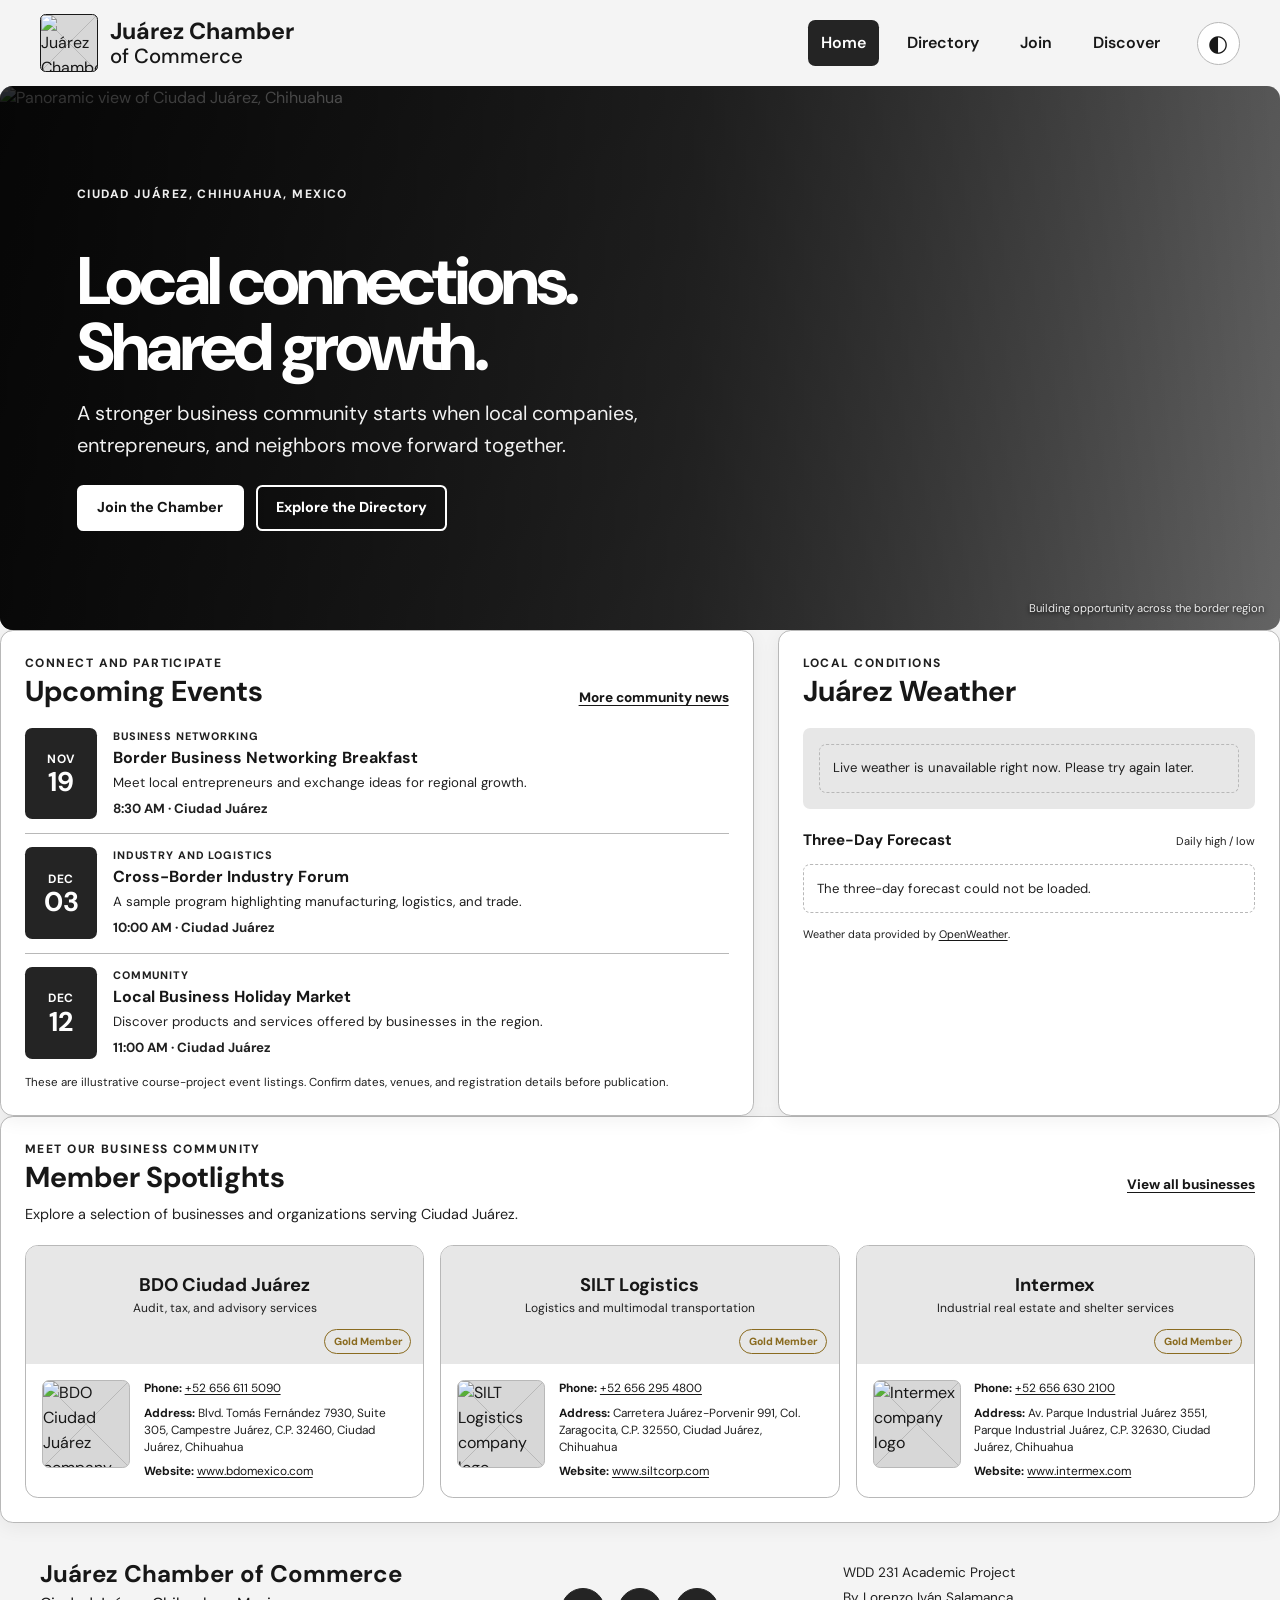
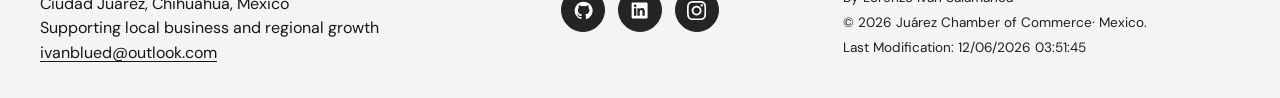
==== chamber/index.html @ 79fdddad "Juarez Chamber of Commerce Home Page 1" ====
<!DOCTYPE html>
<html lang="en">
    <head>
        <meta charset="UTF-8">
        <meta name="viewport" content="width=device-width, initial-scale=1.0">
        <meta name="description" content="Connect with local businesses, explore community events, and discover business opportunities through the Juárez Chamber of Commerce in Ciudad Juárez, Chihuahua.">
        <meta name="author" content="Iván Salamanca">
        <meta name="keywords" content="Ciudad Juárez, Juárez Chamber of Commerce, Chihuahua businesses, local business, economic development, business events">
        <meta name="theme-color" content="#f4f4f4">
        <meta property="og:type" content="website">
        <meta property="og:title" content="Juárez Chamber of Commerce | Local Business and Community">
        <meta property="og:description" content="Discover local businesses, community events, and opportunities in Ciudad Juárez, Chihuahua.">
        <meta property="og:image" content="https://zigzagalloy01.github.io/wdd231/chamber/images/juarez-chamber-social.webp">
        <meta property="og:url" content="https://zigzagalloy01.github.io/wdd231/chamber/">
        <meta property="og:locale" content="en_US">
        <title>Home | Juárez Chamber of Commerce</title>
        <link rel="icon" type="image/webp" href="https://imagepaste.org/i/s5my9h4r.webp">
        <link rel="preconnect" href="https://fonts.googleapis.com">
        <link rel="preconnect" href="https://fonts.gstatic.com" crossorigin>
        <link href="https://fonts.googleapis.com/css2?family=DM+Sans:wght@400;500;600;700;800&display=swap" rel="stylesheet">
        <link rel="stylesheet" href="styles/normalize.css">
        <link rel="stylesheet" href="styles/small.css">
        <link rel="stylesheet" href="styles/larger.css">
        <script src="scripts/navigation.js" defer></script>
        <script src="scripts/date.js" defer></script>
        <script src="scripts/weather.js" defer></script>
        <script src="scripts/spotlights.js" defer></script>
    </head>
    <body>
        <a class="skip-link" href="#main-content">Skip to main content</a>
        <header>
            <div class="header-inner page-shell">
                <a class="brand" href="index.html" aria-label="Juárez Chamber of Commerce home">
                    <img class="brand-logo" alt="Juárez Chamber of Commerce logo" width="58" height="58">
                    <span class="brand-name">Juárez Chamber <span>of Commerce</span></span>
                </a>
                <div class="header-actions">
                    <button class="theme-toggle" id="theme-toggle" type="button" aria-label="Switch to dark theme" aria-pressed="false">
                        <span aria-hidden="true">◐</span>
                    </button>
                    <button class="menu-toggle" id="menu-toggle" type="button" aria-label="Open navigation menu" aria-expanded="false" aria-controls="primary-navigation">
                        <span class="menu-icon" aria-hidden="true"></span>
                    </button>
                </div>
                <nav class="primary-nav" id="primary-navigation" aria-label="Main navigation">
                    <a href="index.html" aria-current="page">Home</a>
                    <a href="directory.html">Directory</a>
                    <a href="join.html">Join</a>
                    <a href="discover.html">Discover</a>
                </nav>
            </div>
        </header>
        <main>
            <section class="home-hero" aria-labelledby="hero-title">
                <div class="hero-media">
                    <img class="hero-image" alt="Panoramic view of Ciudad Juárez, Chihuahua" width="1600" height="700" fetchpriority="high" decoding="async">
                    <div class="hero-overlay"></div>
                    <div class="hero-content">
                        <p class="hero-eyebrow">Ciudad Juárez, Chihuahua, Mexico</p>
                        <h1 id="hero-title">Local connections.<br>Shared growth.</h1>
                        <p class="hero-copy">A stronger business community starts when local companies, entrepreneurs, and neighbors move forward together.</p>
                        <div class="hero-actions">
                            <a class="button button-primary" href="join.html">Join the Chamber</a>
                            <a class="button button-secondary" href="directory.html">Explore the Directory</a>
                        </div>
                    </div>
                    <p class="hero-caption">Building opportunity across the border region</p>
                </div>
            </section>

            <section class="home-dashboard" aria-label="Community information">
                <section class="home-panel events-panel" aria-labelledby="events-title">
                    <div class="home-section-heading">
                        <div>
                            <p class="eyebrow">Connect and participate</p>
                            <h2 id="events-title">Upcoming Events</h2>
                        </div>
                        <a class="text-link" href="discover.html">More community news</a>
                    </div>
                    <div class="events-list">
                        <article class="event-card">
                            <div class="event-date" aria-label="November 19">
                                <span>Nov</span>
                                <strong>19</strong>
                            </div>
                            <div class="event-copy">
                                <p class="event-category">Business networking</p>
                                <h3>Border Business Networking Breakfast</h3>
                                <p>Meet local entrepreneurs and exchange ideas for regional growth.</p>
                                <p class="event-meta">8:30 AM · Ciudad Juárez</p>
                            </div>
                        </article>
                        <article class="event-card">
                            <div class="event-date" aria-label="December 3">
                                <span>Dec</span>
                                <strong>03</strong>
                            </div>
                            <div class="event-copy">
                                <p class="event-category">Industry and logistics</p>
                                <h3>Cross-Border Industry Forum</h3>
                                <p>A sample program highlighting manufacturing, logistics, and trade.</p>
                                <p class="event-meta">10:00 AM · Ciudad Juárez</p>
                            </div>
                        </article>
                        <article class="event-card">
                            <div class="event-date" aria-label="December 12">
                                <span>Dec</span>
                                <strong>12</strong>
                            </div>
                            <div class="event-copy">
                                <p class="event-category">Community</p>
                                <h3>Local Business Holiday Market</h3>
                                <p>Discover products and services offered by businesses in the region.</p>
                                <p class="event-meta">11:00 AM · Ciudad Juárez</p>
                            </div>
                        </article>
                    </div>
                    <p class="events-note">These are illustrative course-project event listings. Confirm dates, venues, and registration details before publication.</p>
                </section>

                <section class="home-panel weather-panel" aria-labelledby="weather-title">
                    <div class="home-section-heading">
                        <div>
                            <p class="eyebrow">Local conditions</p>
                            <h2 id="weather-title">Juárez Weather</h2>
                        </div>
                    </div>
                    <div class="weather-current" id="current-weather" aria-live="polite" aria-atomic="true">
                        <p class="weather-loading">Loading current weather...</p>
                    </div>
                    <div class="forecast-heading">
                        <h3>Three-Day Forecast</h3>
                        <span>Daily high / low</span>
                    </div>
                    <div class="forecast-grid" id="weather-forecast" aria-live="polite">
                        <p class="weather-loading">Loading forecast...</p>
                    </div>
                    <p class="weather-attribution">Weather data provided by <a href="https://open-meteo.com/" target="_blank" rel="noopener noreferrer">OpenWeather</a>.</p>
                </section>
            </section>

            <section class="home-panel spotlights-panel" aria-labelledby="spotlights-title">
                <div class="home-section-heading">
                    <div>
                        <p class="eyebrow">Meet our business community</p>
                        <h2 id="spotlights-title">Member Spotlights</h2>
                    </div>
                    <a class="text-link" href="directory.html">View all businesses</a>
                </div>
                <p class="spotlights-intro">Explore a selection of businesses and organizations serving Ciudad Juárez.</p>
                <div class="spotlight-grid" id="spotlight-container" aria-live="polite">
                    <p class="spotlight-loading">Loading local business spotlights...</p>
                </div>
                <noscript>
                    <p class="noscript-message">Enable JavaScript to view current weather and member spotlights.</p>
                </noscript>
            </section>
        </main>
        <footer>
            <div class="footer-inner page-shell">
                <section>
                    <h2 id="footer-contact-title">Juárez Chamber of Commerce</h2>
                    <p>Ciudad Juárez, Chihuahua, Mexico</p>
                    <p>Supporting local business and regional growth</p>
                    <p><a href="mailto:ivanblued@outlook.com">ivanblued@outlook.com</a></p>
                </section>
                <div class="social-links">
                    <a class="social-link" href="https://github.com/ZigzagAlloy01" target="_blank" rel="noopener noreferrer" aria-label="GitHub profile">
                        <svg viewBox="0 0 24 24" aria-hidden="true" focusable="false"><path d="M12 .8a11.2 11.2 0 0 0-3.54 21.82c.56.1.77-.24.77-.54v-2.1c-3.14.68-3.8-1.33-3.8-1.33-.51-1.3-1.25-1.65-1.25-1.65-1.03-.7.08-.69.08-.69 1.14.08 1.74 1.17 1.74 1.17 1.01 1.73 2.66 1.23 3.31.94.1-.73.4-1.23.72-1.51-2.5-.29-5.12-1.25-5.12-5.55 0-1.23.44-2.24 1.17-3.03-.12-.29-.51-1.44.11-2.99 0 0 .95-.3 3.08 1.16a10.7 10.7 0 0 1 5.6 0c2.13-1.45 3.08-1.16 3.08-1.16.62 1.55.23 2.7.11 2.99.73.79 1.17 1.8 1.17 3.03 0 4.31-2.62 5.25-5.13 5.54.4.35.76 1.03.76 2.08v3.1c0 .3.2.65.78.54A11.2 11.2 0 0 0 12 .8Z"/></svg>
                    </a>
                    <a class="social-link social-link--linkedin" href="https://www.linkedin.com/in/lorenzo-iv%C3%A1n-salamanca-c%C3%B3rdoba-935813367" target="_blank" rel="noopener noreferrer" aria-label="LinkedIn profile">
                        <svg viewBox="0 0 24 24" aria-hidden="true" focusable="false"><path d="M20.45 2H3.55C2.69 2 2 2.68 2 3.53v16.94c0 .85.69 1.53 1.55 1.53h16.9c.86 0 1.55-.68 1.55-1.53V3.53C22 2.68 21.31 2 20.45 2ZM7.93 18.46H4.98V9h2.95v9.46ZM6.46 7.71a1.71 1.71 0 1 1 0-3.42 1.71 1.71 0 0 1 0 3.42Zm12 10.75h-2.94v-4.6c0-1.1-.02-2.52-1.54-2.52-1.54 0-1.78 1.2-1.78 2.44v4.68H9.26V9h2.82v1.29h.04c.4-.74 1.35-1.52 2.78-1.52 2.98 0 3.56 1.96 3.56 4.5v5.19Z"/></svg>
                    </a>
                    <a class="social-link social-link--instagram" href="https://www.instagram.com/ivanblued/" target="_blank" rel="noopener noreferrer" aria-label="Instagram profile">
                        <svg viewBox="0 0 24 24" aria-hidden="true" focusable="false"><path d="M12 2.163c3.204 0 3.584.012 4.85.07 3.252.148 4.771 1.691 4.919 4.919.058 1.265.069 1.645.069 4.849 0 3.205-.012 3.584-.069 4.849-.149 3.225-1.664 4.771-4.919 4.919-1.266.058-1.644.07-4.85.07-3.204 0-3.584-.012-4.849-.07-3.26-.149-4.771-1.699-4.919-4.92-.058-1.265-.07-1.644-.07-4.849 0-3.204.013-3.583.07-4.849.149-3.227 1.664-4.771 4.919-4.919 1.266-.057 1.645-.069 4.849-.069zm0-2.163c-3.259 0-3.667.014-4.947.072-4.358.2-6.78 2.618-6.98 6.98-.059 1.281-.073 1.689-.073 4.948 0 3.259.014 3.668.072 4.948.2 4.358 2.618 6.78 6.98 6.98 1.281.058 1.689.072 4.948.072 3.259 0 3.668-.014 4.948-.072 4.354-.2 6.782-2.618 6.979-6.98.059-1.28.073-1.689.073-4.948 0-3.259-.014-3.667-.072-4.947-.196-4.354-2.617-6.78-6.979-6.98-1.281-.059-1.69-.073-4.949-.073zm0 5.838c-3.403 0-6.162 2.759-6.162 6.162s2.759 6.163 6.162 6.163 6.162-2.759 6.162-6.163c0-3.403-2.759-6.162-6.162-6.162zm0 10.162c-2.209 0-4-1.79-4-4 0-2.209 1.791-4 4-4s4 1.791 4 4c0 2.21-1.791 4-4 4zm6.406-11.845c-.796 0-1.441.645-1.441 1.44s.645 1.44 1.441 1.44c.795 0 1.439-.645 1.439-1.44s-.644-1.44-1.439-1.44z"/></svg>
                    </a>
                </div>
                <section class="footer-development" aria-label="Page development information">
                    <p>
                        WDD 231 Academic Project
                    </p>
                    <p>
                        By Lorenzo Iván Salamanca
                    </p>
                    <p>© <span id="currentyear"></span> <span>Juárez Chamber of Commerce</span>· <span>Mexico</span>.</p>
                    <p>Last Modification: <span id="lastModified"></span></p>
                </section>
            </div>
        </footer>
    </body>
</html>
---- chamber/styles/small.css ----
* {
    box-sizing: border-box;
    margin: 0;
    padding: 0;
}

:root {
    color-scheme: light;
    --color-page: #f4f4f4;
    --color-surface: #ffffff;
    --color-surface-soft: #e7e7e7;
    --color-surface-muted: #d7d7d7;
    --color-text: #171717;
    --color-text-soft: #202020;
    --color-border: #b8b8b8;
    --color-strong: #242424;
    --color-strong-text: #ffffff;
    --color-accent: #515151;
    --color-gold: #8a6b20;
    --color-silver: #848484;
    --color-member: #373737;
    --font-family: "DM Sans", Arial, sans-serif;
    --font-size-base: 1rem;
    --line-height-base: 1.55;
    --content-width: 88rem;
    --page-gutter: clamp(1rem, 4vw, 2.5rem);
    --radius-small: 0.45rem;
    --radius-medium: 0.8rem;
    --shadow-card: 0 0.3rem 1.2rem rgb(0 0 0 / 0.06);
}

:root[data-theme="dark"] {
    color-scheme: dark;
    --color-page: #171717;
    --color-surface: #242424;
    --color-surface-soft: #303030;
    --color-surface-muted: #3b3b3b;
    --color-text: #f2f2f2;
    --color-text-soft: #c1c1c1;
    --color-border: #535353;
    --color-strong: #e7e7e7;
    --color-strong-text: #171717;
    --color-accent: #d4d4d4;
    --color-gold: #d7b45b;
    --color-silver: #bdbdbd;
    --color-member: #eeeeee;
    --shadow-card: 0 0.3rem 1.2rem rgb(0 0 0 / 0.2);
}

html {
    scroll-behavior: smooth;
    scroll-padding-top: 6rem;
}

body {
    min-width: 18rem;
    min-height: 100vh;
    display: flex;
    flex-direction: column;
    background: var(--color-page);
    color: var(--color-text);
    font-family: var(--font-family);
    font-size: var(--font-size-base);
    line-height: var(--line-height-base);
    transition: background-color 180ms ease, color 180ms ease;
}

button,
input {
    color: inherit;
    font: inherit;
}

button,
a,
input {
    -webkit-tap-highlight-color: transparent;
}

a {
    color: inherit;
    text-underline-offset: 0.2em;
}

button:focus-visible,
a:focus-visible,
input:focus-visible {
    outline: 3px solid var(--color-accent);
    outline-offset: 3px;
}

.page-shell {
    width: min(100% - (var(--page-gutter) * 2), var(--content-width));
    margin-inline: auto;
}

.skip-link {
    position: absolute;
    z-index: 1000;
    top: 0.5rem;
    left: 0.5rem;
    transform: translateY(-160%);
    padding: 0.7rem 1rem;
    border-radius: var(--radius-small);
    background: var(--color-strong);
    color: var(--color-strong-text);
    font-weight: 700;
}

.skip-link:focus {
    transform: translateY(0);
}

.site-header {
    position: relative;
    z-index: 20;
    background: var(--color-surface-soft);
    border-bottom: 1px solid var(--color-border);
}

.header-inner {
    min-height: 5.2rem;
    display: grid;
    grid-template-columns: minmax(0, 1fr) auto;
    align-items: center;
    gap: 0.75rem 1rem;
    padding-block: 0.65rem;
}

.brand {
    min-width: 0;
    display: inline-flex;
    align-items: center;
    gap: 0.75rem;
    text-decoration: none;
}

.brand-logo {
    flex: 0 0 auto;
    width: clamp(2.8rem, 8vw, 3.6rem);
    height: clamp(2.8rem, 8vw, 3.6rem);
    border: 1px solid var(--color-text);
    border-radius: 0.35rem;
    background-color: var(--color-surface-muted);
    background-image: linear-gradient(135deg, transparent 49.5%, var(--color-border) 50%, transparent 50.5%), linear-gradient(45deg, transparent 49.5%, var(--color-border) 50%, transparent 50.5%);
    object-fit: contain;
}

.brand-name {
    display: grid;
    color: var(--color-text);
    font-size: clamp(1rem, 2.1vw, 1.45rem);
    font-weight: 700;
    line-height: 1.15;
}

.brand-name span {
    font-size: 0.88em;
    font-weight: 500;
}

.header-actions {
    display: flex;
    align-items: center;
    gap: 0.65rem;
}

.theme-toggle,
.menu-toggle {
    width: 2.7rem;
    height: 2.7rem;
    display: inline-grid;
    place-items: center;
    border: 1px solid var(--color-border);
    border-radius: 50%;
    background: var(--color-surface);
    color: var(--color-text);
}

.theme-toggle {
    font-size: 1.45rem;
    line-height: 1;
}

.menu-toggle {
    border-radius: var(--radius-small);
}

.menu-icon,
.menu-icon::before,
.menu-icon::after {
    width: 1.25rem;
    height: 2px;
    display: block;
    background: currentColor;
    transition: transform 180ms ease;
}

.menu-icon {
    position: relative;
}

.menu-icon::before,
.menu-icon::after {
    position: absolute;
    left: 0;
    content: "";
}

.menu-icon::before {
    transform: translateY(-0.38rem);
}

.menu-icon::after {
    transform: translateY(0.38rem);
}

.menu-toggle[aria-expanded="true"] .menu-icon {
    background: transparent;
}

.menu-toggle[aria-expanded="true"] .menu-icon::before {
    transform: rotate(45deg);
}

.menu-toggle[aria-expanded="true"] .menu-icon::after {
    transform: rotate(-45deg);
}

.primary-nav {
    grid-column: 1 / -1;
    display: none;
    flex-direction: column;
    gap: 0.25rem;
    padding-top: 0.35rem;
}

.primary-nav.is-open {
    display: flex;
}

.primary-nav a {
    min-height: 2.8rem;
    display: flex;
    align-items: center;
    padding: 0.65rem 0.85rem;
    border-radius: var(--radius-small);
    color: var(--color-text);
    font-weight: 600;
    text-decoration: none;
    transition: background-color 160ms ease, color 160ms ease;
}

.primary-nav a[aria-current="page"] {
    background: var(--color-strong);
    color: var(--color-strong-text);
}

.about-body p {
    max-width: fit-content;
}

.main-content {
    flex: 1;
    padding-block: clamp(2rem, 5vw, 3.5rem) clamp(3rem, 6vw, 5rem);
}

.page-intro {
    display: flex;
    flex-direction: column;
    gap: 1.5rem;
    margin-bottom: 1.7rem;
}

.title-div-business-directory {
    text-align: center;
}

.eyebrow {
    margin-bottom: 0.4rem;
    color: var(--color-text-soft);
    font-size: 0.78rem;
    font-weight: 800;
    letter-spacing: 0.13em;
    text-transform: uppercase;
}

.page-intro h1 {
    margin: 0;
    font-size: clamp(2rem, 5vw, 3.1rem);
    font-weight: 800;
    letter-spacing: -0.045em;
    line-height: 1.08;
}

.intro-copy {
    max-width: 42rem;
    margin-top: 0.7rem;
    color: var(--color-text-soft);
    font-size: clamp(0.95rem, 1.7vw, 1.08rem);
}

.directory-summary {
    width: fit-content;
    min-width: 12.5rem;
    display: grid;
    gap: 0.05rem;
    padding: 0.8rem 1rem;
    border-left: 3px solid var(--color-strong);
    background: var(--color-surface-soft);
}

.summary-label {
    color: var(--color-text-soft);
    font-size: 0.72rem;
    font-weight: 800;
    letter-spacing: 0.1em;
    text-transform: uppercase;
}

.directory-summary strong {
    font-size: 1.05rem;
}

.directory-summary > span:last-child {
    color: var(--color-text-soft);
    font-size: 0.85rem;
}

.directory-tools {
    display: flex;
    flex-direction: column;
    gap: 1rem;
    align-items: stretch;
    padding: 1rem;
    border: 1px solid var(--color-border);
    border-radius: var(--radius-medium);
    background: var(--color-surface);
}

.search-box {
    display: grid;
    gap: 0.4rem;
}

.search-label {
    font-size: 0.76rem;
    font-weight: 800;
    letter-spacing: 0.04em;
}

.search-box input {
    width: 100%;
    min-height: 2.8rem;
    padding: 0.65rem 0.8rem;
    border: 1px solid var(--color-border);
    border-radius: var(--radius-small);
    background: var(--color-page);
    color: var(--color-text);
}

.search-box input::placeholder {
    color: var(--color-text-soft);
    opacity: 0.85;
}

.view-controls {
    display: grid;
    grid-template-columns: repeat(2, minmax(0, 1fr));
    gap: 0.5rem;
}

.view-button {
    min-height: 2.8rem;
    display: inline-flex;
    align-items: center;
    justify-content: center;
    gap: 0.55rem;
    padding: 0.55rem 0.8rem;
    border: 1px solid var(--color-border);
    border-radius: var(--radius-small);
    background: var(--color-surface-soft);
    color: var(--color-text);
    font-size: 0.9rem;
    font-weight: 700;
    transition: background-color 160ms ease, color 160ms ease, border-color 160ms ease;
}

.view-button.is-active {
    border-color: var(--color-strong);
    background: var(--color-strong);
    color: var(--color-strong-text);
}

.view-icon {
    width: 1rem;
    height: 1rem;
    display: inline-block;
    background: currentColor;
}

.grid-icon {
    background: 
        linear-gradient(currentColor, currentColor) 0 0 / 0.42rem 0.42rem, 
        linear-gradient(currentColor, currentColor) 100% 0 / 0.42rem 0.42rem, 
        linear-gradient(currentColor, currentColor) 0 100% / 0.42rem 0.42rem, 
        linear-gradient(currentColor, currentColor) 100% 100% / 0.42rem 0.42rem;
    background-repeat: no-repeat;
}

.list-icon {
    background: 
        linear-gradient(currentColor, currentColor) 0 0.08rem / 100% 2px, 
        linear-gradient(currentColor, currentColor) 0 0.48rem / 100% 2px, 
        linear-gradient(currentColor, currentColor) 0 0.88rem / 100% 2px;
    background-repeat: no-repeat;
}

.directory-meta {
    display: flex;
    flex-direction: column;
    gap: 0.55rem;
    margin-block: 1.2rem 0.85rem;
    text-align: center;
}

.directory-status {
    color: var(--color-text-soft);
    font-size: 0.88rem;
    font-weight: 600;
}

.membership-key {
    display: flex;
    flex-wrap: wrap;
    align-items: center;
    gap: 0.4rem;
    color: var(--color-text-soft);
    font-size: 0.76rem;
    justify-content: center;
}

.membership-dot {
    width: 0.55rem;
    height: 0.55rem;
    display: inline-block;
    margin-left: 0.35rem;
    border-radius: 50%;
}

.membership-dot.gold {
    background: var(--color-gold);
}

.membership-dot.silver {
    background: var(--color-silver);
}

.membership-dot.member {
    background: var(--color-member);
}

.member-grid {
    display: grid;
    grid-template-columns: minmax(0, 1fr);
    gap: 1rem;
}

.member-card {
    min-width: 0;
    overflow: hidden;
    border: 1px solid var(--color-border);
    border-radius: var(--radius-medium);
    background: var(--color-surface-soft);
    box-shadow: var(--shadow-card);
    transition: border-color 160ms ease, transform 160ms ease, box-shadow 160ms ease;
}

.member-card-header {
    min-height: 5.1rem;
    display: grid;
    align-content: center;
    justify-items: center;
    gap: 0.05rem;
    padding: 0.8rem 1rem;
    border-bottom: 1px solid var(--color-border);
    text-align: center;
}

.member-card-header h2 {
    max-width: 100%;
    font-size: clamp(1.05rem, 2vw, 1.25rem);
    font-weight: 700;
    line-height: 1.2;
    overflow-wrap: anywhere;
}

.member-tagline {
    color: var(--color-text-soft);
    font-size: 0.8rem;
}

.member-level {
    margin-top: 0.35rem;
    padding: 0.12rem 0.55rem;
    border: 1px solid var(--color-border);
    border-radius: 999px;
    color: var(--color-text-soft);
    font-size: 0.66rem;
    font-weight: 800;
    letter-spacing: 0.06em;
    text-transform: uppercase;
}

.member-level.gold {
    border-color: var(--color-gold);
    color: var(--color-gold);
}

.member-level.silver {
    border-color: var(--color-silver);
    color: var(--color-silver);
}

.member-card-body {
    display: grid;
    grid-template-columns: 5.5rem minmax(0, 1fr);
    align-items: start;
    gap: 0.85rem;
    padding: 0.85rem;
}

.member-image {
    width: 5.5rem;
    height: 5.5rem;
    display: block;
    border: 1px solid var(--color-text-soft);
    border-radius: 0.2rem;
    background-color: var(--color-surface-muted);
    background-image: linear-gradient(135deg, transparent 49.5%, #999999 50%, transparent 50.5%), linear-gradient(45deg, transparent 49.5%, #999999 50%, transparent 50.5%);
    object-fit: contain;
}

.member-image.is-loaded {
    background-color: white;
    background-image: none;
}

.member-details {
    min-width: 0;
    display: grid;
    gap: 0.38rem;
}

.member-details p,
.member-details a {
    min-width: 0;
    color: var(--color-text);
    font-size: 0.78rem;
    line-height: 1.4;
    overflow-wrap: anywhere;
}

.member-details strong {
    font-size: 0.72rem;
    letter-spacing: 0.015em;
}

.member-details a {
    text-decoration-thickness: 1px;
}

.member-description {
    grid-column: 1 / -1;
    margin-top: 0.1rem;
    color: var(--color-text-soft);
    font-size: 0.78rem;
    line-height: 1.45;
}

.member-grid.is-list {
    grid-template-columns: minmax(0, 1fr);
}

.member-grid.is-list .member-card {
    display: grid;
    grid-template-columns: minmax(9rem, 0.32fr) minmax(0, 1fr);
    align-items: stretch;
}

.member-grid.is-list .member-card-header {
    align-content: center;
    justify-items: start;
    border-right: 1px solid var(--color-border);
    border-bottom: 0;
    text-align: left;
}

.member-grid.is-list .member-card-body {
    grid-template-columns: 100% minmax(0, 1fr);
    align-items: center;
}

.member-grid.is-list .member-image {
    display: none;
}

.empty-state,
.error-state,
.noscript-message {
    padding: 1.2rem;
    border: 1px solid var(--color-border);
    border-radius: var(--radius-medium);
    background: var(--color-surface);
    color: var(--color-text-soft);
}

.site-footer {
    background: var(--color-surface-soft);
    border-top: 1px solid var(--color-border);
}

.footer-inner {
    display: grid;
    grid-template-columns: minmax(0, 1fr);
    gap: 1.5rem;
    padding-block: 2rem;
    text-align: center;
}

.footer-contact,
.footer-development {
    display: grid;
    align-content: start;
    gap: 0.25rem;
    font-size: 0.85rem;
}

.footer-contact h2 {
    margin-bottom: 0.3rem;
    font-size: 1rem;
}

.footer-contact p,
.footer-development p {
    color: var(--color-text-soft);
    overflow-wrap: anywhere;
}

.footer-contact a {
    width: fit-content;
    color: var(--color-text);
}

.social-links {
    display: flex;
    align-items: center;
    gap: 0.8rem;
    justify-content: center;
}

.social-links a {
    width: 2.75rem;
    height: 2.75rem;
    display: grid;
    place-items: center;
    border: 1px solid var(--color-strong);
    border-radius: 50%;
    background: var(--color-strong);
    color: var(--color-strong-text);
    transition: transform 160ms ease, background-color 160ms ease;
}

.social-links svg {
    width: 1.2rem;
    height: 1.2rem;
    fill: currentColor;
}

.footer-development {
    padding-top: 1rem;
    border-top: 1px solid var(--color-border);
}

.home-content {
    display: grid;
    gap: clamp(1.5rem, 3vw, 2.5rem);
    padding-block: clamp(1.25rem, 3vw, 2.5rem) clamp(2rem, 4vw, 3.5rem);
}

.home-hero {
    min-width: 0;
}

.hero-media {
    position: relative;
    min-height: clamp(28rem, 78vw, 36rem);
    display: flex;
    align-items: center;
    overflow: hidden;
    isolation: isolate;
    border-radius: var(--radius-medium);
    background: linear-gradient(115deg, #222222 0%, #4a4a4a 52%, #777777 100%);
    color: #ffffff;
}

.hero-image {
    position: absolute;
    z-index: -2;
    inset: 0;
    width: 100%;
    height: 100%;
    object-fit: cover;
    object-position: center;
}

.hero-overlay {
    position: absolute;
    z-index: -1;
    inset: 0;
    background: linear-gradient(90deg, rgb(0 0 0 / 0.82) 0%, rgb(0 0 0 / 0.58) 54%, rgb(0 0 0 / 0.16) 100%);
}

.hero-content {
    width: min(100%, 55rem);
    padding: clamp(1.5rem, 6vw, 5rem);
}

.hero-eyebrow,
.eyebrow {
    margin-bottom: 0.55rem;
    color: var(--color-text-soft);
    font-size: 0.75rem;
    font-weight: 800;
    letter-spacing: 0.12em;
    line-height: 1.4;
    text-transform: uppercase;
}

.hero-eyebrow {
    color: #eeeeee;
}

.hero-content h1 {
    max-width: 13ch;
    margin-bottom: 1rem;
    font-size: clamp(2.35rem, 8vw, 5.3rem);
    font-weight: 800;
    line-height: 0.99;
    letter-spacing: -0.055em;
    text-wrap: balance;
}

.hero-copy {
    max-width: 39rem;
    color: #f1f1f1;
    font-size: clamp(1rem, 2.3vw, 1.25rem);
    line-height: 1.6;
}

.hero-actions {
    display: flex;
    flex-wrap: wrap;
    gap: 0.75rem;
    margin-top: 1.5rem;
}

.button {
    min-height: 2.9rem;
    display: inline-flex;
    align-items: center;
    justify-content: center;
    padding: 0.75rem 1.15rem;
    border: 2px solid transparent;
    border-radius: 0.4rem;
    font-size: 0.9rem;
    font-weight: 800;
    line-height: 1.2;
    text-align: center;
    text-decoration: none;
    transition: transform 160ms ease, background-color 160ms ease, color 160ms ease;
}

.button-primary {
    border-color: #ffffff;
    background: #ffffff;
    color: #171717;
}

.button-secondary {
    border-color: #ffffff;
    background: rgb(0 0 0 / 0.12);
    color: #ffffff;
}

.hero-caption {
    position: absolute;
    right: 1rem;
    bottom: 0.8rem;
    left: 1rem;
    color: #eeeeee;
    font-size: 0.7rem;
    text-align: right;
    text-shadow: 0 1px 4px #000000;
}

.home-dashboard {
    display: grid;
    grid-template-columns: minmax(0, 1fr);
    gap: 1.25rem;
    align-items: stretch;
}

.home-panel {
    min-width: 0;
    padding: clamp(1rem, 3vw, 1.5rem);
    border: 1px solid var(--color-border);
    border-radius: var(--radius-medium);
    background: var(--color-surface);
    box-shadow: var(--shadow-card);
}

.home-section-heading {
    display: flex;
    flex-wrap: wrap;
    align-items: end;
    justify-content: space-between;
    gap: 0.75rem 1rem;
    margin-bottom: 1.2rem;
}

.home-section-heading .eyebrow {
    margin-bottom: 0.2rem;
}

.home-section-heading h2 {
    color: var(--color-text);
    font-size: clamp(1.35rem, 3vw, 1.8rem);
    line-height: 1.15;
}

.text-link {
    color: var(--color-text);
    font-size: 0.85rem;
    font-weight: 800;
    text-underline-offset: 0.2em;
}

.events-list {
    display: grid;
    gap: 0.85rem;
}

.event-card {
    display: grid;
    grid-template-columns: 4.1rem minmax(0, 1fr);
    gap: 0.9rem;
    padding-bottom: 0.85rem;
    border-bottom: 1px solid var(--color-border);
}

.event-card:last-child {
    padding-bottom: 0;
    border-bottom: 0;
}

.event-date {
    min-height: 4.3rem;
    display: grid;
    align-content: center;
    justify-items: center;
    padding: 0.4rem;
    border-radius: var(--radius-small);
    background: var(--color-strong);
    color: var(--color-strong-text);
}

.event-date span {
    font-size: 0.75rem;
    font-weight: 700;
    letter-spacing: 0.08em;
    text-transform: uppercase;
}

.event-date strong {
    font-size: 1.7rem;
    line-height: 1.05;
}

.event-copy {
    min-width: 0;
}

.event-category {
    margin-bottom: 0.2rem;
    color: var(--color-text-soft);
    font-size: 0.68rem;
    font-weight: 800;
    letter-spacing: 0.08em;
    text-transform: uppercase;
}

.event-copy h3 {
    margin-bottom: 0.25rem;
    color: var(--color-text);
    font-size: 1rem;
    line-height: 1.3;
}

.event-copy > p:not(.event-category) {
    color: var(--color-text-soft);
    font-size: 0.83rem;
}

.event-copy .event-meta {
    margin-top: 0.35rem;
    color: var(--color-text);
    font-size: 0.75rem;
    font-weight: 700;
}

.events-note {
    margin-top: 1rem;
    color: var(--color-text-soft);
    font-size: 0.72rem;
    line-height: 1.45;
}

.weather-current {
    display: grid;
    grid-template-columns: minmax(0, 1fr);
    gap: 0.65rem;
    padding: 1rem;
    border-radius: var(--radius-small);
    background: var(--color-surface-soft);
}

.weather-current-main {
    display: flex;
    align-items: center;
    gap: 1rem;
}

.weather-symbol {
    width: 3.5rem;
    flex: 0 0 auto;
    font-size: 2.8rem;
    line-height: 1;
    text-align: center;
}

.weather-temperature {
    color: var(--color-text);
    font-size: clamp(2.7rem, 8vw, 3.7rem);
    font-weight: 800;
    letter-spacing: -0.06em;
    line-height: 1;
}

.weather-description {
    color: var(--color-text);
    font-size: 1rem;
    font-weight: 800;
}

.weather-location,
.weather-feels-like,
.weather-updated {
    color: var(--color-text-soft);
    font-size: 0.78rem;
}

.weather-updated {
    padding-top: 0.5rem;
    border-top: 1px solid var(--color-border);
}

.forecast-heading {
    display: flex;
    flex-wrap: wrap;
    justify-content: space-between;
    align-items: baseline;
    gap: 0.5rem;
    margin-block: 1.25rem 0.7rem;
}

.forecast-heading h3 {
    color: var(--color-text);
    font-size: 0.95rem;
}

.forecast-heading span {
    color: var(--color-text-soft);
    font-size: 0.7rem;
}

.forecast-grid {
    display: grid;
    grid-template-columns: repeat(3, minmax(0, 1fr));
    gap: 0.45rem;
}

.forecast-day {
    min-width: 0;
    display: grid;
    justify-items: center;
    gap: 0.25rem;
    padding: 0.6rem 0.25rem;
    border: 1px solid var(--color-border);
    border-radius: var(--radius-small);
    background: var(--color-surface);
    text-align: center;
}

.forecast-day-name {
    font-size: 0.78rem;
}

.forecast-symbol {
    font-size: 1.4rem;
    line-height: 1.3;
}

.forecast-temperature {
    font-size: 1.05rem;
    font-weight: 800;
}

.forecast-range,
.forecast-description {
    color: var(--color-text-soft);
    font-size: 0.65rem;
    line-height: 1.3;
}

.weather-attribution {
    margin-top: 0.8rem;
    color: var(--color-text-soft);
    font-size: 0.68rem;
}

.weather-attribution a {
    color: var(--color-text);
}

.spotlights-panel {
    padding: clamp(1rem, 3vw, 1.5rem);
}

.spotlights-intro {
    max-width: 48rem;
    margin-top: -0.65rem;
    margin-bottom: 1.2rem;
    color: var(--color-text-soft);
    font-size: 0.9rem;
}

.spotlight-grid {
    display: grid;
    grid-template-columns: minmax(0, 1fr);
    gap: 1rem;
}

.spotlight-card {
    min-width: 0;
    overflow: hidden;
    border: 1px solid var(--color-border);
    border-radius: var(--radius-medium);
    background: var(--color-surface);
}

.spotlight-card-header {
    position: relative;
    min-height: 7.4rem;
    display: grid;
    align-content: center;
    justify-items: center;
    gap: 0.2rem;
    padding: 1rem 1rem 2.2rem;
    background: var(--color-surface-soft);
    text-align: center;
}

.spotlight-company-name {
    color: var(--color-text);
    font-size: 1.15rem;
    line-height: 1.2;
    overflow-wrap: anywhere;
}

.spotlight-tagline {
    color: var(--color-text-soft);
    font-size: 0.75rem;
}

.spotlight-membership {
    position: absolute;
    right: 0.75rem;
    bottom: 0.65rem;
    padding: 0.2rem 0.55rem;
    border: 1px solid currentColor;
    border-radius: 999px;
    font-size: 0.65rem;
    font-weight: 800;
}

.spotlight-membership.gold {
    color: var(--color-gold);
}

.spotlight-membership.silver {
    color: var(--color-silver);
}

.spotlight-card-body {
    display: grid;
    grid-template-columns: 5.5rem minmax(0, 1fr);
    align-items: start;
    gap: 0.85rem;
    padding: 1rem;
}

.spotlight-logo {
    width: 5.5rem;
    height: 5.5rem;
    border: 1px solid var(--color-border);
    border-radius: var(--radius-small);
    background-color: var(--color-surface-muted);
    background-image: linear-gradient(135deg, transparent 49.5%, var(--color-border) 50%, transparent 50.5%), linear-gradient(45deg, transparent 49.5%, var(--color-border) 50%, transparent 50.5%);
    object-fit: contain;
}

.spotlight-details {
    min-width: 0;
    display: grid;
    gap: 0.45rem;
}

.spotlight-detail {
    color: var(--color-text-soft);
    font-size: 0.74rem;
    line-height: 1.45;
    overflow-wrap: anywhere;
}

.spotlight-detail strong {
    color: var(--color-text);
}

.spotlight-detail a {
    color: var(--color-text);
    text-underline-offset: 0.15em;
}

.weather-loading,
.weather-error,
.spotlight-loading,
.spotlight-error {
    grid-column: 1 / -1;
    padding: 0.85rem;
    border: 1px dashed var(--color-border);
    border-radius: var(--radius-small);
    color: var(--color-text-soft);
    font-size: 0.82rem;
}

.button:focus-visible,
.text-link:focus-visible,
.spotlight-detail a:focus-visible,
.weather-attribution a:focus-visible {
    outline: 3px solid var(--color-accent);
    outline-offset: 3px;
}

@media (prefers-reduced-motion: reduce) {
    html {
        scroll-behavior: auto;
    }

    *,
    *::before,
    *::after {
        transition-duration: 0.01ms !important;
        animation-duration: 0.01ms !important;
        animation-iteration-count: 1 !important;
    }
}
---- chamber/styles/larger.css ----
@media screen and (min-width: 48rem) {
    .header-inner {
        min-height: 5.4rem;
        grid-template-columns: auto 1fr auto;
        gap: 1.5rem;
    }

    .header-actions {
        grid-column: 3;
        grid-row: 1;
    }

    .menu-toggle {
        display: none;
    }

    .primary-nav {
        grid-column: 2;
        grid-row: 1;
        display: flex;
        flex-direction: row;
        justify-content: flex-end;
        align-items: center;
        gap: clamp(0.3rem, 1.2vw, 1.1rem);
        padding: 0;
    }

    .primary-nav a {
        min-height: 2.7rem;
        padding-inline: 0.8rem;
    }

    .page-intro {
        flex-direction: row;
        justify-content: space-between;
        align-items: end;
        gap: 2rem;
        margin-bottom: 2rem;
    }

    .title-div-business-directory {
        text-align: left;
    }

    .directory-summary {
        min-width: 14rem;
    }

    .directory-tools {
        flex-direction: row;
        justify-content: space-between;
        align-items: end;
        gap: 1.5rem;
        padding: 1rem 1.2rem;
    }

    .search-box {
        flex: 1;
        max-width: 34rem;
    }

    .view-controls {
        width: 13rem;
        flex: 0 0 auto;
    }

    .directory-meta {
        flex-direction: row;
        justify-content: space-between;
        align-items: center;
        gap: 1rem;
    }

    .member-grid {
        grid-template-columns: repeat(2, minmax(0, 1fr));
        gap: 1.25rem;
    }

    .member-card:hover {
        transform: translateY(-2px);
        border-color: var(--color-text-soft);
        box-shadow: 0 0.55rem 1.5rem rgb(0 0 0 / 0.1);
    }

    .member-grid.is-list .member-card {
        grid-template-columns: minmax(12rem, 0.28fr) minmax(0, 1fr);
    }

    .member-grid.is-list .member-card-header {
        align-content: center;
        justify-items: start;
        border-right: 1px solid var(--color-border);
        border-bottom: 0;
        text-align: left;
    }

    .member-grid.is-list .member-card-body {
        grid-template-columns: 100% minmax(0, 1fr);
    }

    .member-grid.is-list .member-image {
        width: 5.5rem;
        height: 5.5rem;
    }

    .footer-inner {
        grid-template-columns: minmax(0, 1fr) auto minmax(0, 1fr);
        align-items: center;
        gap: 2rem;
        text-align: left;
    }

    .social-links {
        justify-content: center;
    }

    .footer-development {
        justify-self: center;
        padding: 0;
        border: 0;
        text-align: left;
    }

    .hero-media {
        min-height: clamp(30rem, 47vw, 40rem);
    }

    .hero-content {
        padding: clamp(2.5rem, 6vw, 5.5rem);
    }

    .home-dashboard {
        grid-template-columns: minmax(0, 1.12fr) minmax(19rem, 0.88fr);
        gap: 1.35rem;
    }

    .weather-current {
        grid-template-columns: minmax(0, 1fr);
    }

    .spotlight-grid {
        grid-template-columns: repeat(2, minmax(0, 1fr));
    }
}

@media screen and (min-width: 75rem) {
    .member-grid {
        grid-template-columns: repeat(3, minmax(0, 1fr));
        gap: 1.35rem;
    }

    .member-grid.is-list {
        grid-template-columns: minmax(0, 1fr);
    }

    .member-card-body {
        grid-template-columns: 6rem minmax(0, 1fr);
        gap: 1rem;
        padding: 0.95rem;
    }

    .member-image {
        width: 6rem;
        height: 6rem;
    }

    .member-details p,
    .member-details a {
        font-size: 0.8rem;
    }

    .member-description {
        font-size: 0.8rem;
    }

    .hero-media {
        min-height: 34rem;
    }

    .hero-content h1 {
        font-size: clamp(4.2rem, 5vw, 5.8rem);
    }

    .home-dashboard {
        grid-template-columns: minmax(0, 1.2fr) minmax(22rem, 0.8fr);
        gap: 1.5rem;
    }

    .event-card {
        grid-template-columns: 4.5rem minmax(0, 1fr);
        gap: 1rem;
    }

    .spotlight-grid {
        grid-template-columns: repeat(3, minmax(0, 1fr));
    }

    .spotlight-card {
        transition: transform 160ms ease, box-shadow 160ms ease;
    }
}

@media screen and (min-width: 110rem) {
    :root {
        --content-width: 100rem;
        --page-gutter: 3rem;
    }

    .member-grid {
        gap: 1.6rem;
    }

    .member-card-header {
        min-height: 5.6rem;
    }

    .member-card-body {
        grid-template-columns: 6.5rem minmax(0, 1fr);
        padding: 1.1rem;
    }

    .member-image {
        width: 6.5rem;
        height: 6.5rem;
    }

    .home-content {
        gap: 2.2rem;
    }

    .hero-media {
        min-height: 39rem;
    }

    .hero-content {
        padding-inline: 6rem;
    }

    .home-dashboard {
        gap: 1.8rem;
    }

    .spotlight-card-body {
        grid-template-columns: 6rem minmax(0, 1fr);
    }

    .spotlight-logo {
        width: 6rem;
        height: 6rem;
    }
}

@media (hover: hover) {
    .primary-nav a:not([aria-current="page"]):hover {
        background: var(--color-surface-muted);
    }

    .view-button:not(.is-active):hover {
        border-color: var(--color-strong);
        background: var(--color-surface-muted);
    }

    .social-links a:hover {
        transform: translateY(-2px);
        background: var(--color-accent);
    }

    .button:hover {
        transform: translateY(-2px);
    }

    .button-primary:hover {
        background: #e6e6e6;
    }

    .button-secondary:hover {
        background: #ffffff;
        color: #171717;
    }

    .text-link:hover,
    .spotlight-detail a:hover,
    .weather-attribution a:hover {
        text-decoration-thickness: 2px;
    }

    .spotlight-card:hover {
        transform: translateY(-2px);
        box-shadow: var(--shadow-card);
    }
}
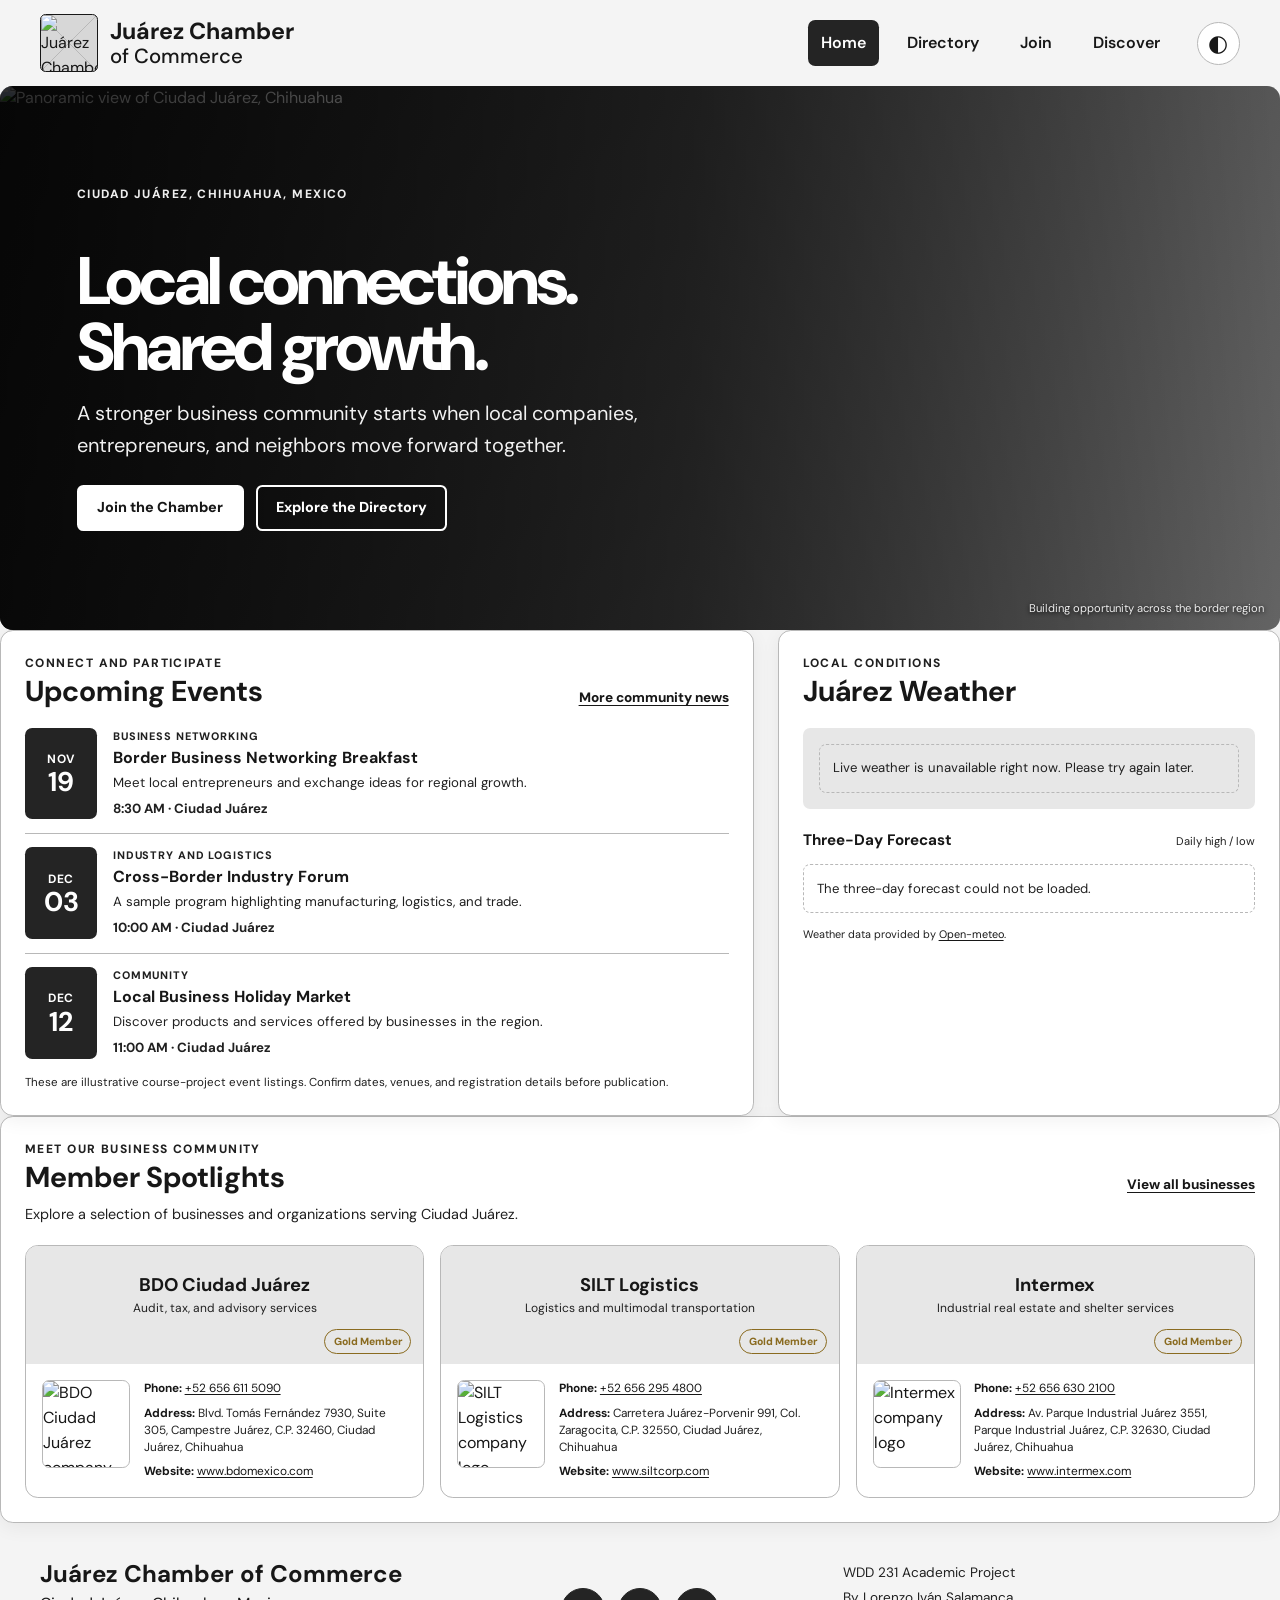
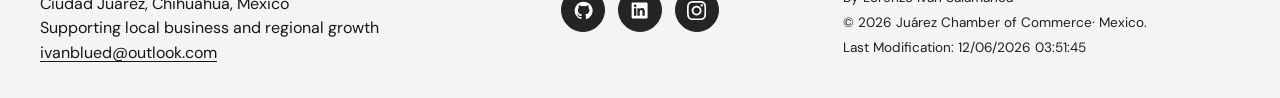
==== commit 9e0ed8d3: "Juarez Chamber of Commerce Home Page 2" ====
--- a/chamber/index.html
+++ b/chamber/index.html
@@ -31,7 +31,7 @@
         <header>
             <div class="header-inner page-shell">
                 <a class="brand" href="index.html" aria-label="Juárez Chamber of Commerce home">
-                    <img class="brand-logo" alt="Juárez Chamber of Commerce logo" width="58" height="58">
+                    <img class="brand-logo" alt="Juárez Chamber of Commerce logo" width="58" height="58" src="https://imagepaste.org/i/s5my9h4r.webp">
                     <span class="brand-name">Juárez Chamber <span>of Commerce</span></span>
                 </a>
                 <div class="header-actions">
@@ -43,7 +43,7 @@
                     </button>
                 </div>
                 <nav class="primary-nav" id="primary-navigation" aria-label="Main navigation">
-                    <a href="index.html" aria-current="page">Home</a>
+                    <a href="https://zigzagalloy01.github.io/wdd231/chamber/index.html" aria-current="page">Home</a>
                     <a href="directory.html">Directory</a>
                     <a href="join.html">Join</a>
                     <a href="discover.html">Discover</a>
@@ -135,7 +135,7 @@
                     <div class="forecast-grid" id="weather-forecast" aria-live="polite">
                         <p class="weather-loading">Loading forecast...</p>
                     </div>
-                    <p class="weather-attribution">Weather data provided by <a href="https://open-meteo.com/" target="_blank" rel="noopener noreferrer">OpenWeather</a>.</p>
+                    <p class="weather-attribution">Weather data provided by <a href="https://open-meteo.com/" target="_blank" rel="noopener noreferrer">Open-meteo</a>.</p>
                 </section>
             </section>
 
--- a/chamber/styles/small.css
+++ b/chamber/styles/small.css
@@ -1125,8 +1125,6 @@
     height: 5.5rem;
     border: 1px solid var(--color-border);
     border-radius: var(--radius-small);
-    background-color: var(--color-surface-muted);
-    background-image: linear-gradient(135deg, transparent 49.5%, var(--color-border) 50%, transparent 50.5%), linear-gradient(45deg, transparent 49.5%, var(--color-border) 50%, transparent 50.5%);
     object-fit: contain;
 }
 
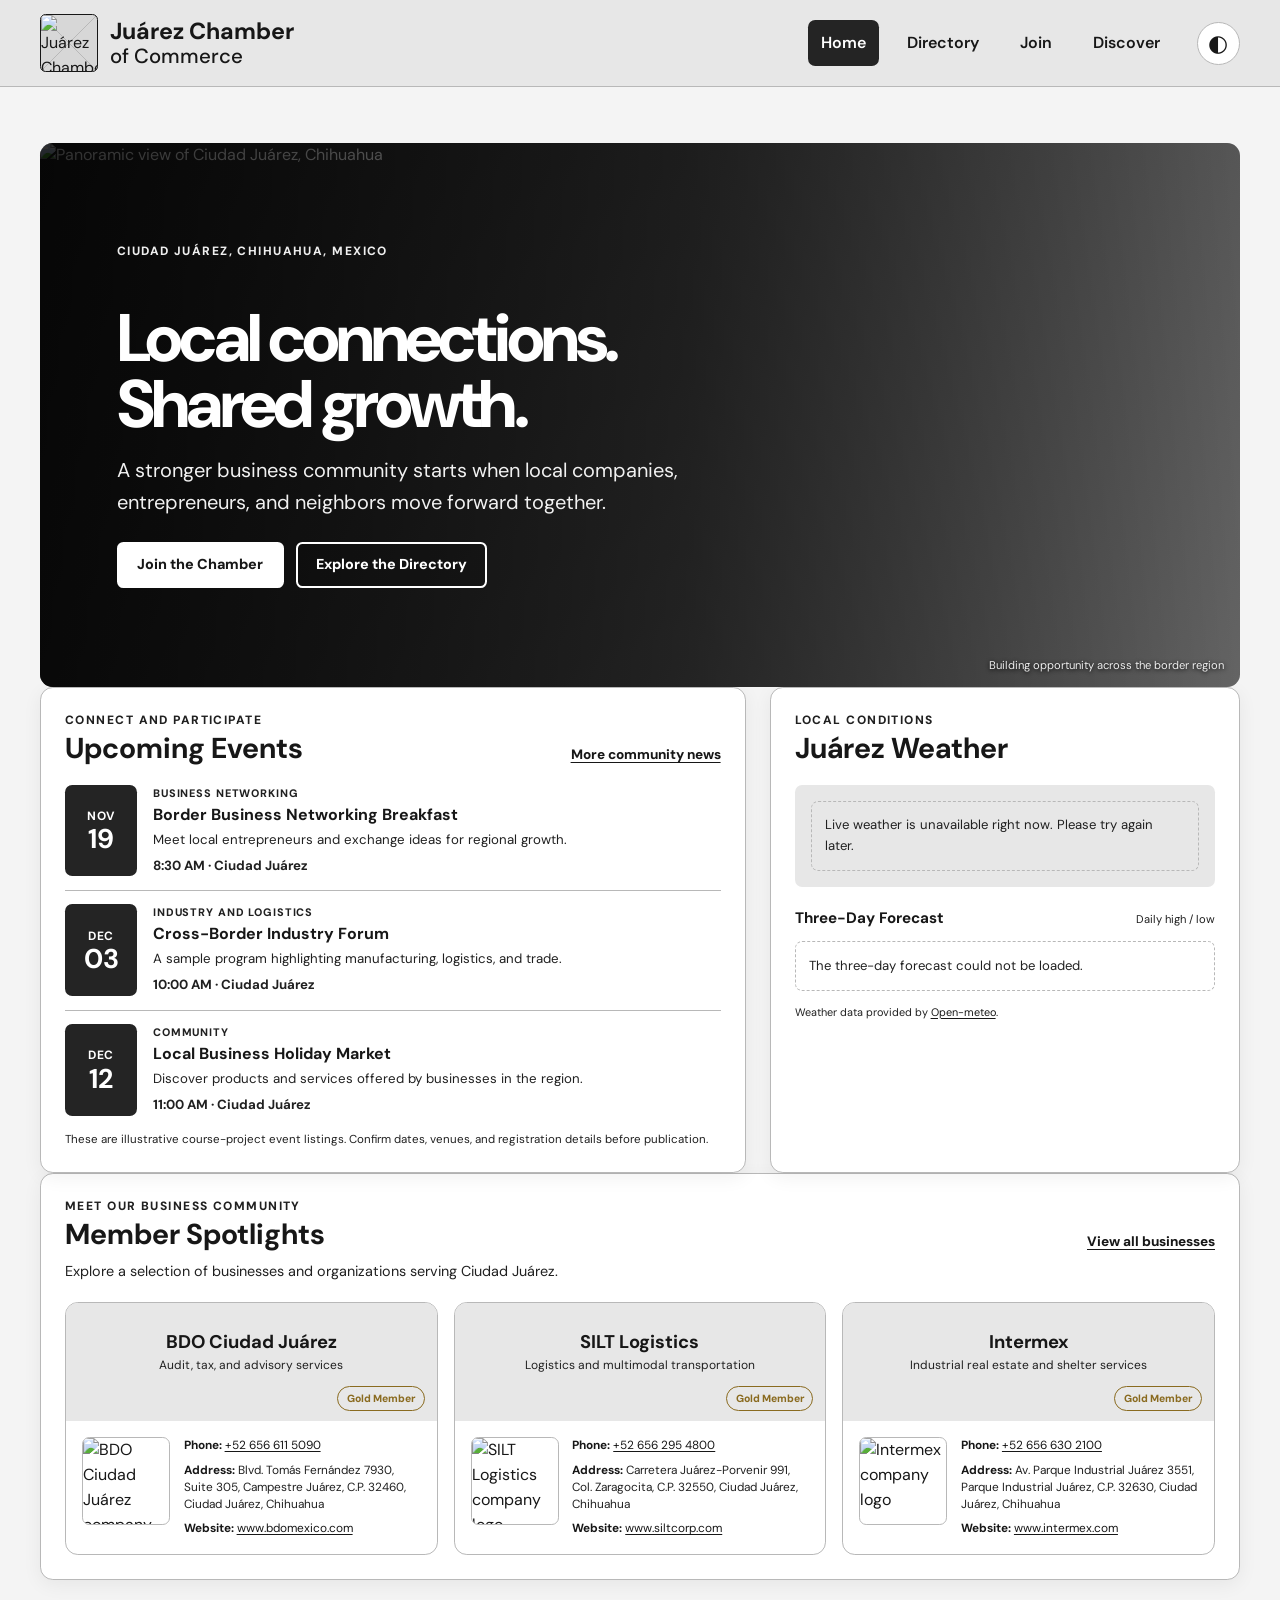
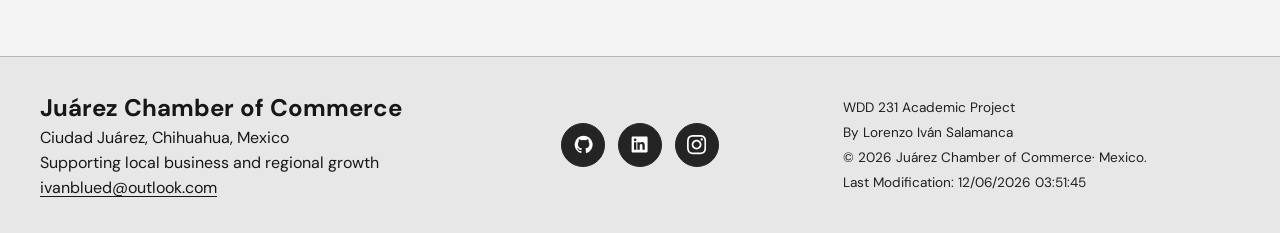
==== commit 19220c3b: "Juarez Chamber of Commerce Home Page 4" ====
--- a/chamber/index.html
+++ b/chamber/index.html
@@ -10,14 +10,15 @@
         <meta property="og:type" content="website">
         <meta property="og:title" content="Juárez Chamber of Commerce | Local Business and Community">
         <meta property="og:description" content="Discover local businesses, community events, and opportunities in Ciudad Juárez, Chihuahua.">
-        <meta property="og:image" content="https://zigzagalloy01.github.io/wdd231/chamber/images/juarez-chamber-social.webp">
+        <meta property="og:image" content="https://zigzagalloy01.github.io/wdd231/images/treelogoofficial.webp">
         <meta property="og:url" content="https://zigzagalloy01.github.io/wdd231/chamber/">
         <meta property="og:locale" content="en_US">
         <title>Home | Juárez Chamber of Commerce</title>
         <link rel="icon" type="image/webp" href="https://imagepaste.org/i/s5my9h4r.webp">
         <link rel="preconnect" href="https://fonts.googleapis.com">
         <link rel="preconnect" href="https://fonts.gstatic.com" crossorigin>
-        <link href="https://fonts.googleapis.com/css2?family=DM+Sans:wght@400;500;600;700;800&display=swap" rel="stylesheet">
+        <link rel="preload" href="https://fonts.googleapis.com/css2?family=DM+Sans:wght@400;500;600;700;800&display=swap" as="style" onload="this.onload=null;this.rel='stylesheet'">
+        <noscript><link rel="stylesheet" href="https://fonts.googleapis.com/css2?family=DM+Sans:wght@400;500;600;700;800&display=swap"></noscript>
         <link rel="stylesheet" href="styles/normalize.css">
         <link rel="stylesheet" href="styles/small.css">
         <link rel="stylesheet" href="styles/larger.css">
@@ -28,9 +29,9 @@
     </head>
     <body>
         <a class="skip-link" href="#main-content">Skip to main content</a>
-        <header>
+        <header class="site-header">
             <div class="header-inner page-shell">
-                <a class="brand" href="index.html" aria-label="Juárez Chamber of Commerce home">
+                <a class="brand" href="https://zigzagalloy01.github.io/wdd231/index.html" aria-label="Juárez Chamber of Commerce home">
                     <img class="brand-logo" alt="Juárez Chamber of Commerce logo" width="58" height="58" src="https://imagepaste.org/i/s5my9h4r.webp">
                     <span class="brand-name">Juárez Chamber <span>of Commerce</span></span>
                 </a>
@@ -50,10 +51,10 @@
                 </nav>
             </div>
         </header>
-        <main>
+        <main class="page-shell main-content" id="main-content">
             <section class="home-hero" aria-labelledby="hero-title">
                 <div class="hero-media">
-                    <img class="hero-image" alt="Panoramic view of Ciudad Juárez, Chihuahua" width="1600" height="700" fetchpriority="high" decoding="async">
+                    <img class="hero-image" alt="Panoramic view of Ciudad Juárez, Chihuahua" width="1600" height="700" fetchpriority="high" decoding="async" src="https://thumb.wikimedia.org/wikipedia/commons/thumb/1/14/Ciudad_Juarez%2C_Chihuahua%2C_Mexico_-_panoramio.jpg/960px-Ciudad_Juarez%2C_Chihuahua%2C_Mexico_-_panoramio.jpg?utm_source=commons.wikimedia.org&utm_campaign=index&utm_content=thumbnail&_=20170125215621" >
                     <div class="hero-overlay"></div>
                     <div class="hero-content">
                         <p class="hero-eyebrow">Ciudad Juárez, Chihuahua, Mexico</p>
@@ -79,7 +80,7 @@
                     </div>
                     <div class="events-list">
                         <article class="event-card">
-                            <div class="event-date" aria-label="November 19">
+                            <div class="event-date">
                                 <span>Nov</span>
                                 <strong>19</strong>
                             </div>
@@ -91,7 +92,7 @@
                             </div>
                         </article>
                         <article class="event-card">
-                            <div class="event-date" aria-label="December 3">
+                            <div class="event-date">
                                 <span>Dec</span>
                                 <strong>03</strong>
                             </div>
@@ -103,7 +104,7 @@
                             </div>
                         </article>
                         <article class="event-card">
-                            <div class="event-date" aria-label="December 12">
+                            <div class="event-date">
                                 <span>Dec</span>
                                 <strong>12</strong>
                             </div>
@@ -156,7 +157,7 @@
                 </noscript>
             </section>
         </main>
-        <footer>
+        <footer class="site-footer">
             <div class="footer-inner page-shell">
                 <section>
                     <h2 id="footer-contact-title">Juárez Chamber of Commerce</h2>
--- a/chamber/styles/small.css
+++ b/chamber/styles/small.css
@@ -1178,8 +1178,8 @@
     *,
     *::before,
     *::after {
-        transition-duration: 0.01ms !important;
-        animation-duration: 0.01ms !important;
-        animation-iteration-count: 1 !important;
+        transition-duration: 0.01ms;
+        animation-duration: 0.01ms;
+        animation-iteration-count: 1;
     }
 }
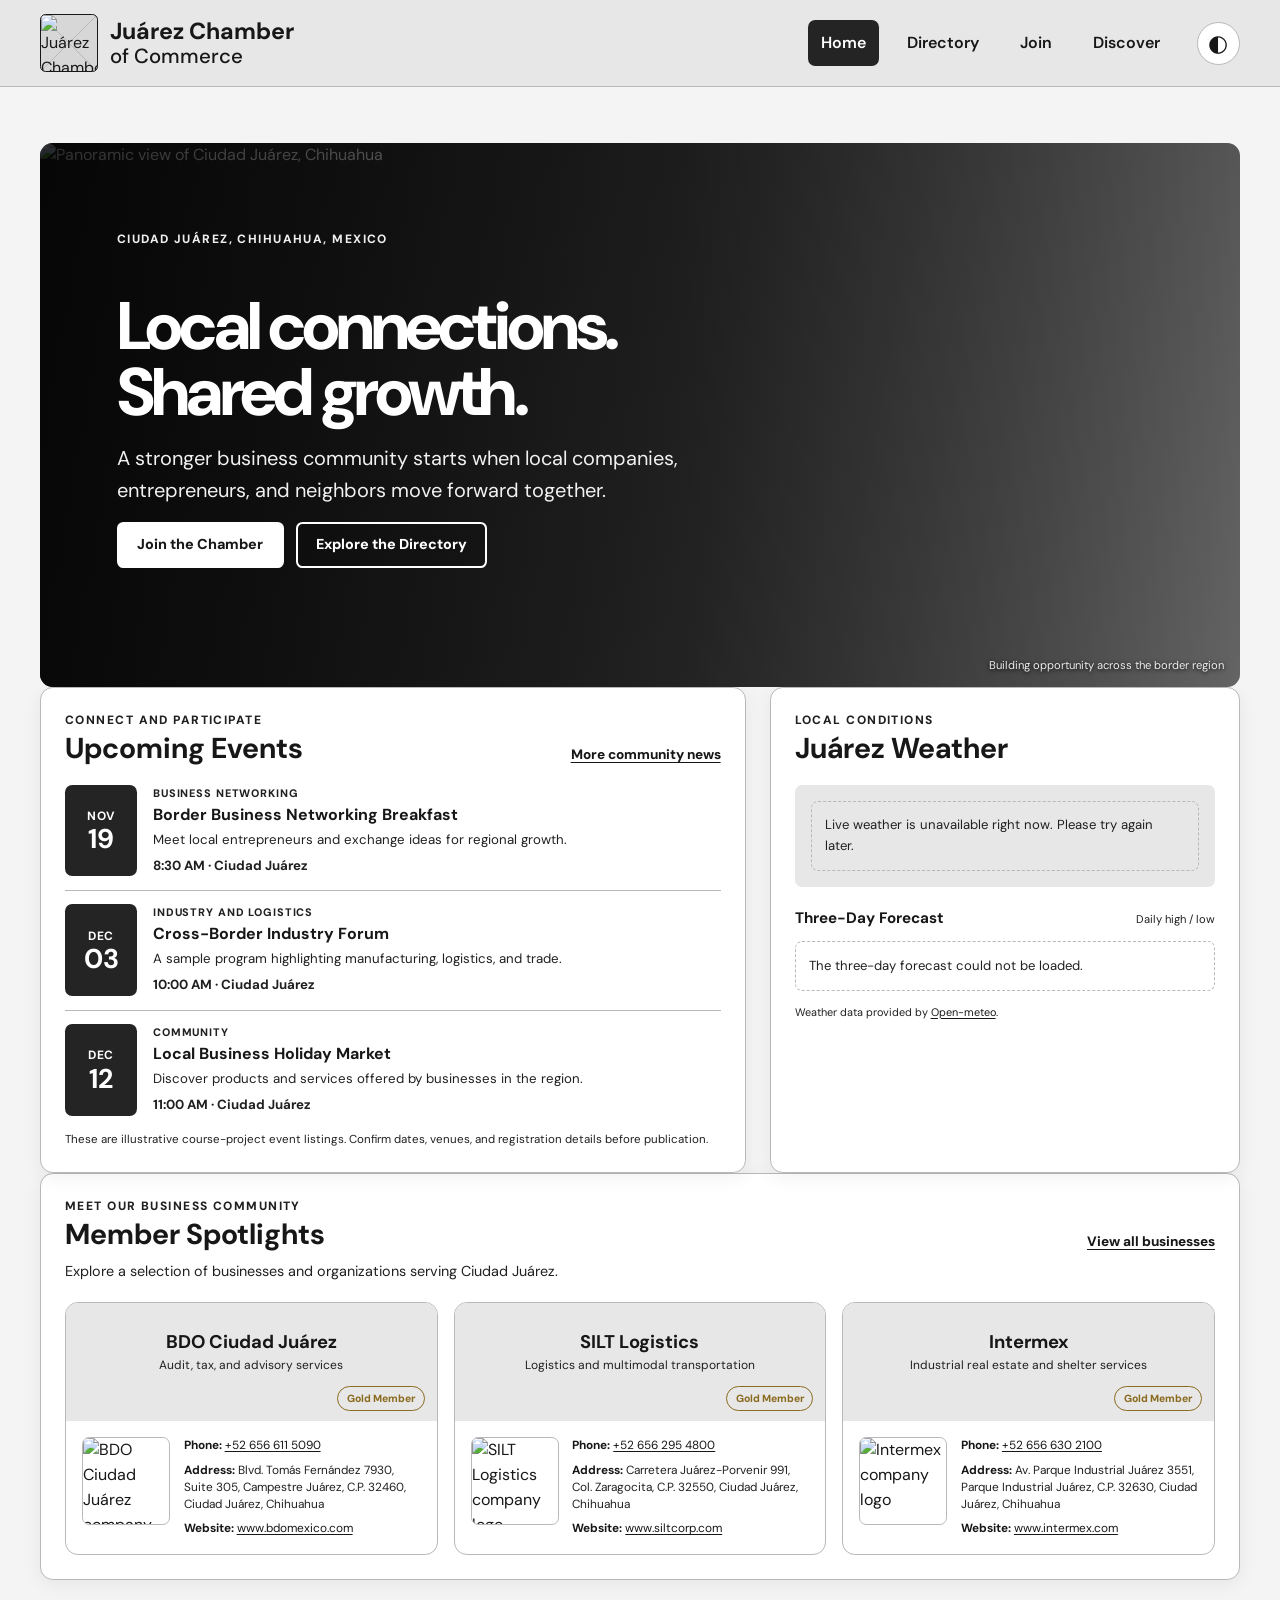
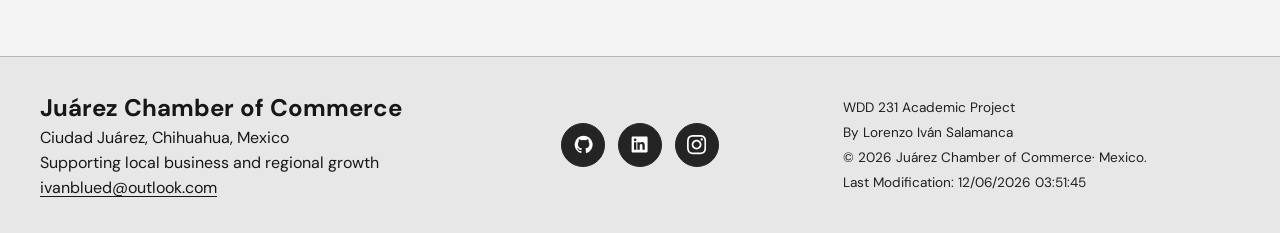
==== commit cf8dea1c: "Juarez Chamber of Commerce Home Page 5" ====
--- a/chamber/index.html
+++ b/chamber/index.html
@@ -17,8 +17,7 @@
         <link rel="icon" type="image/webp" href="https://imagepaste.org/i/s5my9h4r.webp">
         <link rel="preconnect" href="https://fonts.googleapis.com">
         <link rel="preconnect" href="https://fonts.gstatic.com" crossorigin>
-        <link rel="preload" href="https://fonts.googleapis.com/css2?family=DM+Sans:wght@400;500;600;700;800&display=swap" as="style" onload="this.onload=null;this.rel='stylesheet'">
-        <noscript><link rel="stylesheet" href="https://fonts.googleapis.com/css2?family=DM+Sans:wght@400;500;600;700;800&display=swap"></noscript>
+        <link href="https://fonts.googleapis.com/css2?family=DM+Sans:wght@400;500;600;700;800&display=swap" rel="stylesheet">
         <link rel="stylesheet" href="styles/normalize.css">
         <link rel="stylesheet" href="styles/small.css">
         <link rel="stylesheet" href="styles/larger.css">
--- a/chamber/styles/small.css
+++ b/chamber/styles/small.css
@@ -762,7 +762,7 @@
     display: flex;
     flex-wrap: wrap;
     gap: 0.75rem;
-    margin-top: 1.5rem;
+    margin: 1rem 0 2rem 0;
 }
 
 .button {
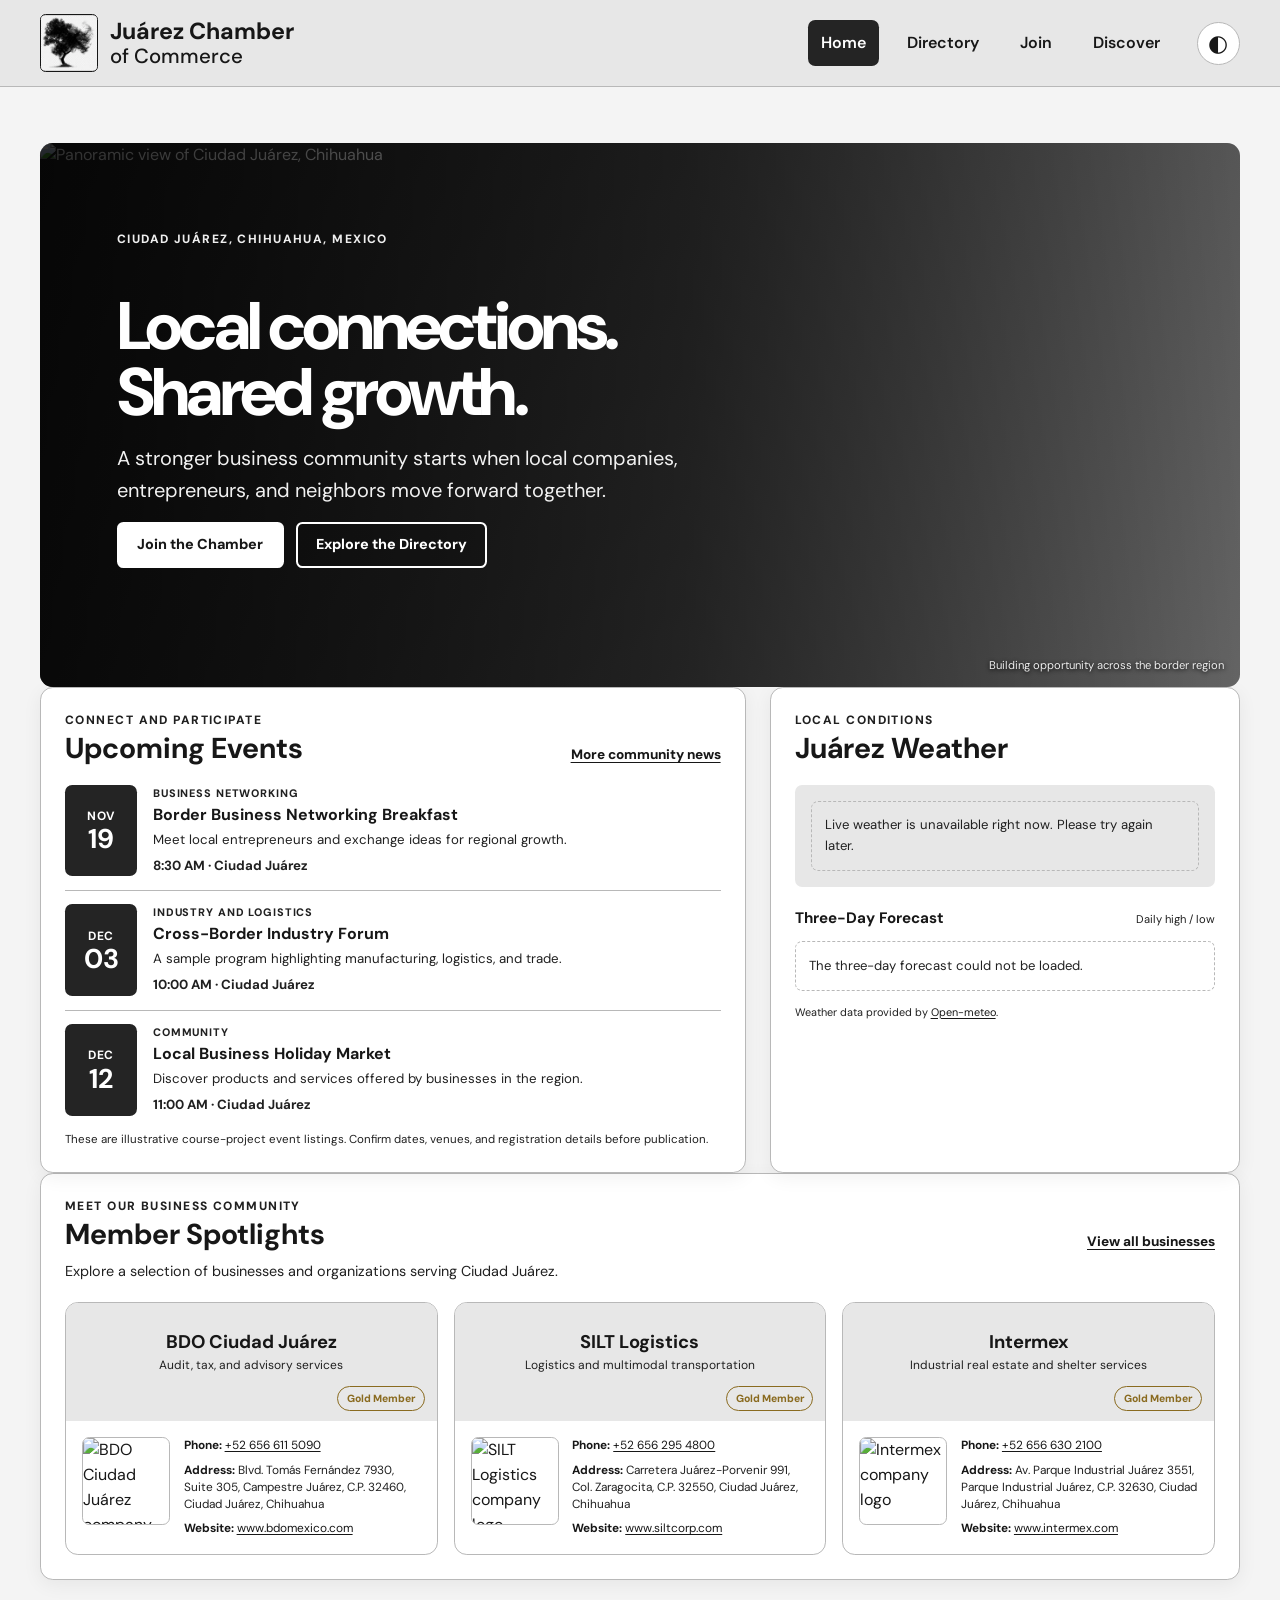
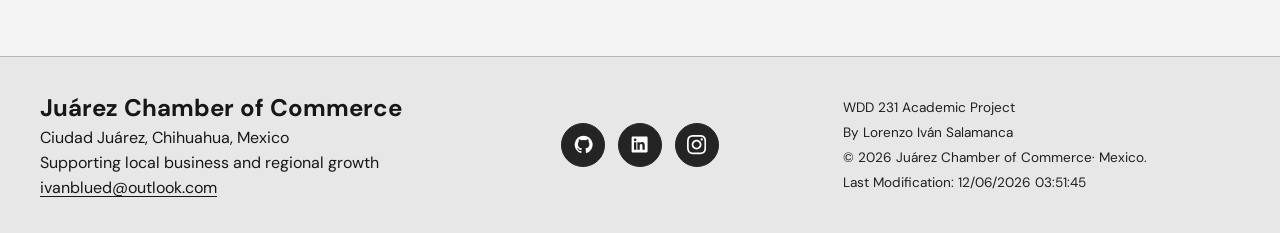
==== commit e82b1069: "Juarez Chamber of Commerce Home Page 7" ====
--- a/chamber/index.html
+++ b/chamber/index.html
@@ -10,11 +10,11 @@
         <meta property="og:type" content="website">
         <meta property="og:title" content="Juárez Chamber of Commerce | Local Business and Community">
         <meta property="og:description" content="Discover local businesses, community events, and opportunities in Ciudad Juárez, Chihuahua.">
-        <meta property="og:image" content="https://zigzagalloy01.github.io/wdd231/images/treelogoofficial.webp">
+        <meta property="og:image" content="https://zigzagalloy01.github.io/wdd231/images/treelogonewtoday.webp">
         <meta property="og:url" content="https://zigzagalloy01.github.io/wdd231/chamber/">
         <meta property="og:locale" content="en_US">
         <title>Home | Juárez Chamber of Commerce</title>
-        <link rel="icon" type="image/webp" href="https://imagepaste.org/i/s5my9h4r.webp">
+        <link rel="icon" type="image/webp" href="https://zigzagalloy01.github.io/wdd231/images/treelogonewtoday.webp">
         <link rel="preconnect" href="https://fonts.googleapis.com">
         <link rel="preconnect" href="https://fonts.gstatic.com" crossorigin>
         <link href="https://fonts.googleapis.com/css2?family=DM+Sans:wght@400;500;600;700;800&display=swap" rel="stylesheet">
@@ -31,7 +31,7 @@
         <header class="site-header">
             <div class="header-inner page-shell">
                 <a class="brand" href="https://zigzagalloy01.github.io/wdd231/index.html" aria-label="Juárez Chamber of Commerce home">
-                    <img class="brand-logo" alt="Juárez Chamber of Commerce logo" width="58" height="58" src="https://imagepaste.org/i/s5my9h4r.webp">
+                    <img class="brand-logo" alt="Juárez Chamber of Commerce logo" width="58" height="58" src="https://zigzagalloy01.github.io/wdd231/images/treelogonewtoday.webp">
                     <span class="brand-name">Juárez Chamber <span>of Commerce</span></span>
                 </a>
                 <div class="header-actions">
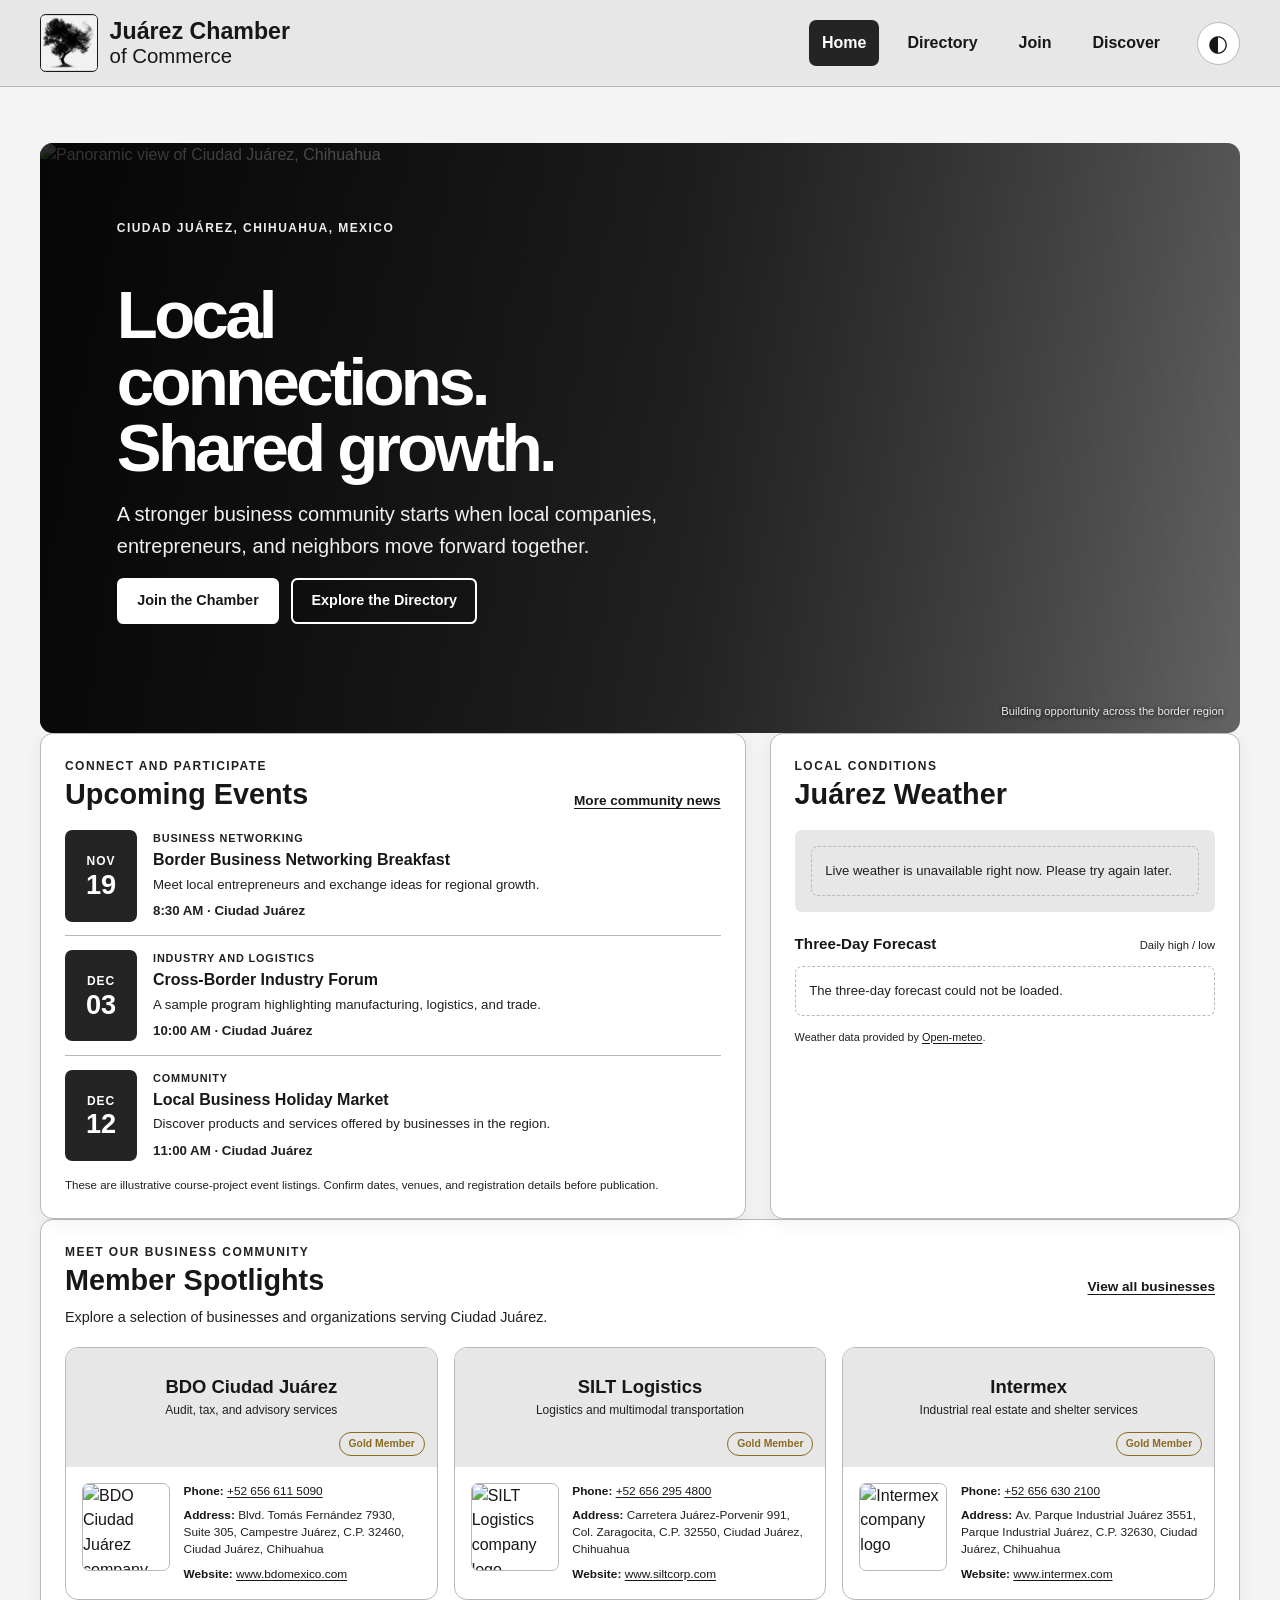
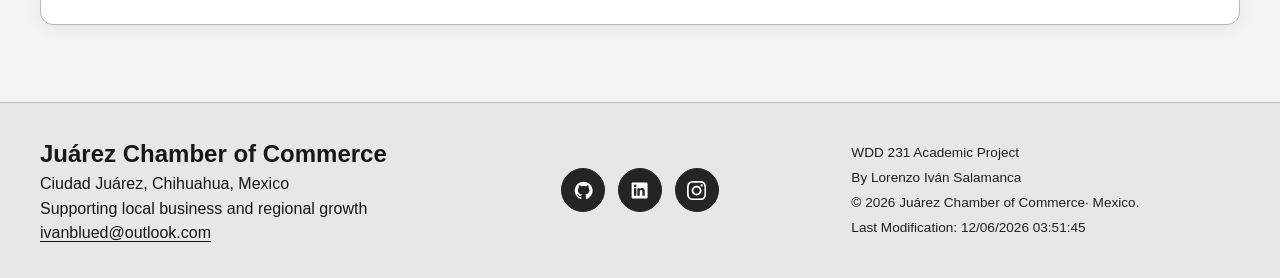
==== commit d7c85928: "Juarez Chamber of Commerce Home Page 8" ====
--- a/chamber/index.html
+++ b/chamber/index.html
@@ -17,7 +17,8 @@
         <link rel="icon" type="image/webp" href="https://zigzagalloy01.github.io/wdd231/images/treelogonewtoday.webp">
         <link rel="preconnect" href="https://fonts.googleapis.com">
         <link rel="preconnect" href="https://fonts.gstatic.com" crossorigin>
-        <link href="https://fonts.googleapis.com/css2?family=DM+Sans:wght@400;500;600;700;800&display=swap" rel="stylesheet">
+        <link id="google-fonts-css" rel="preload" as="style" href="https://fonts.googleapis.com/css2?family=DM+Sans:wght@400;500;600;700;800&display=swap">
+        <noscript><link rel="stylesheet" href="https://fonts.googleapis.com/css2?family=DM+Sans:wght@400;500;600;700;800&display=swap"></noscript>
         <link rel="stylesheet" href="styles/normalize.css">
         <link rel="stylesheet" href="styles/small.css">
         <link rel="stylesheet" href="styles/larger.css">
